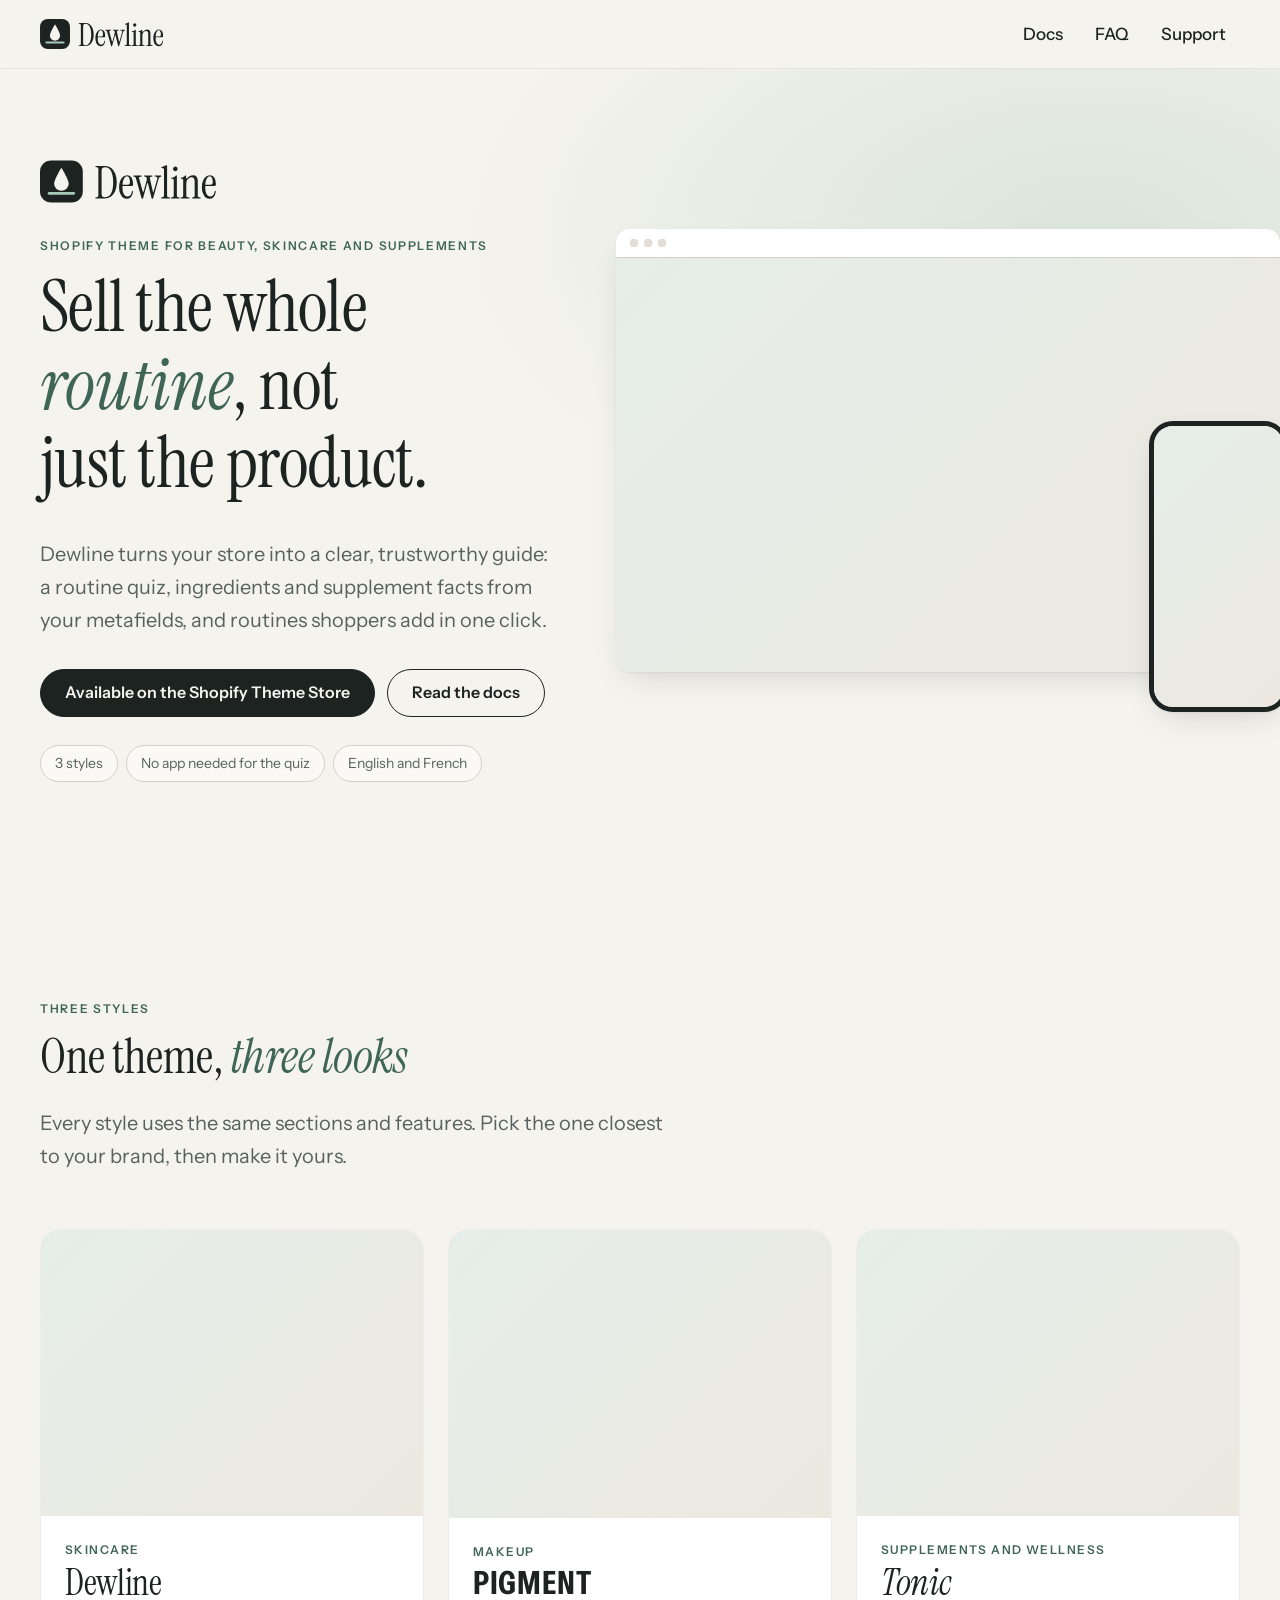
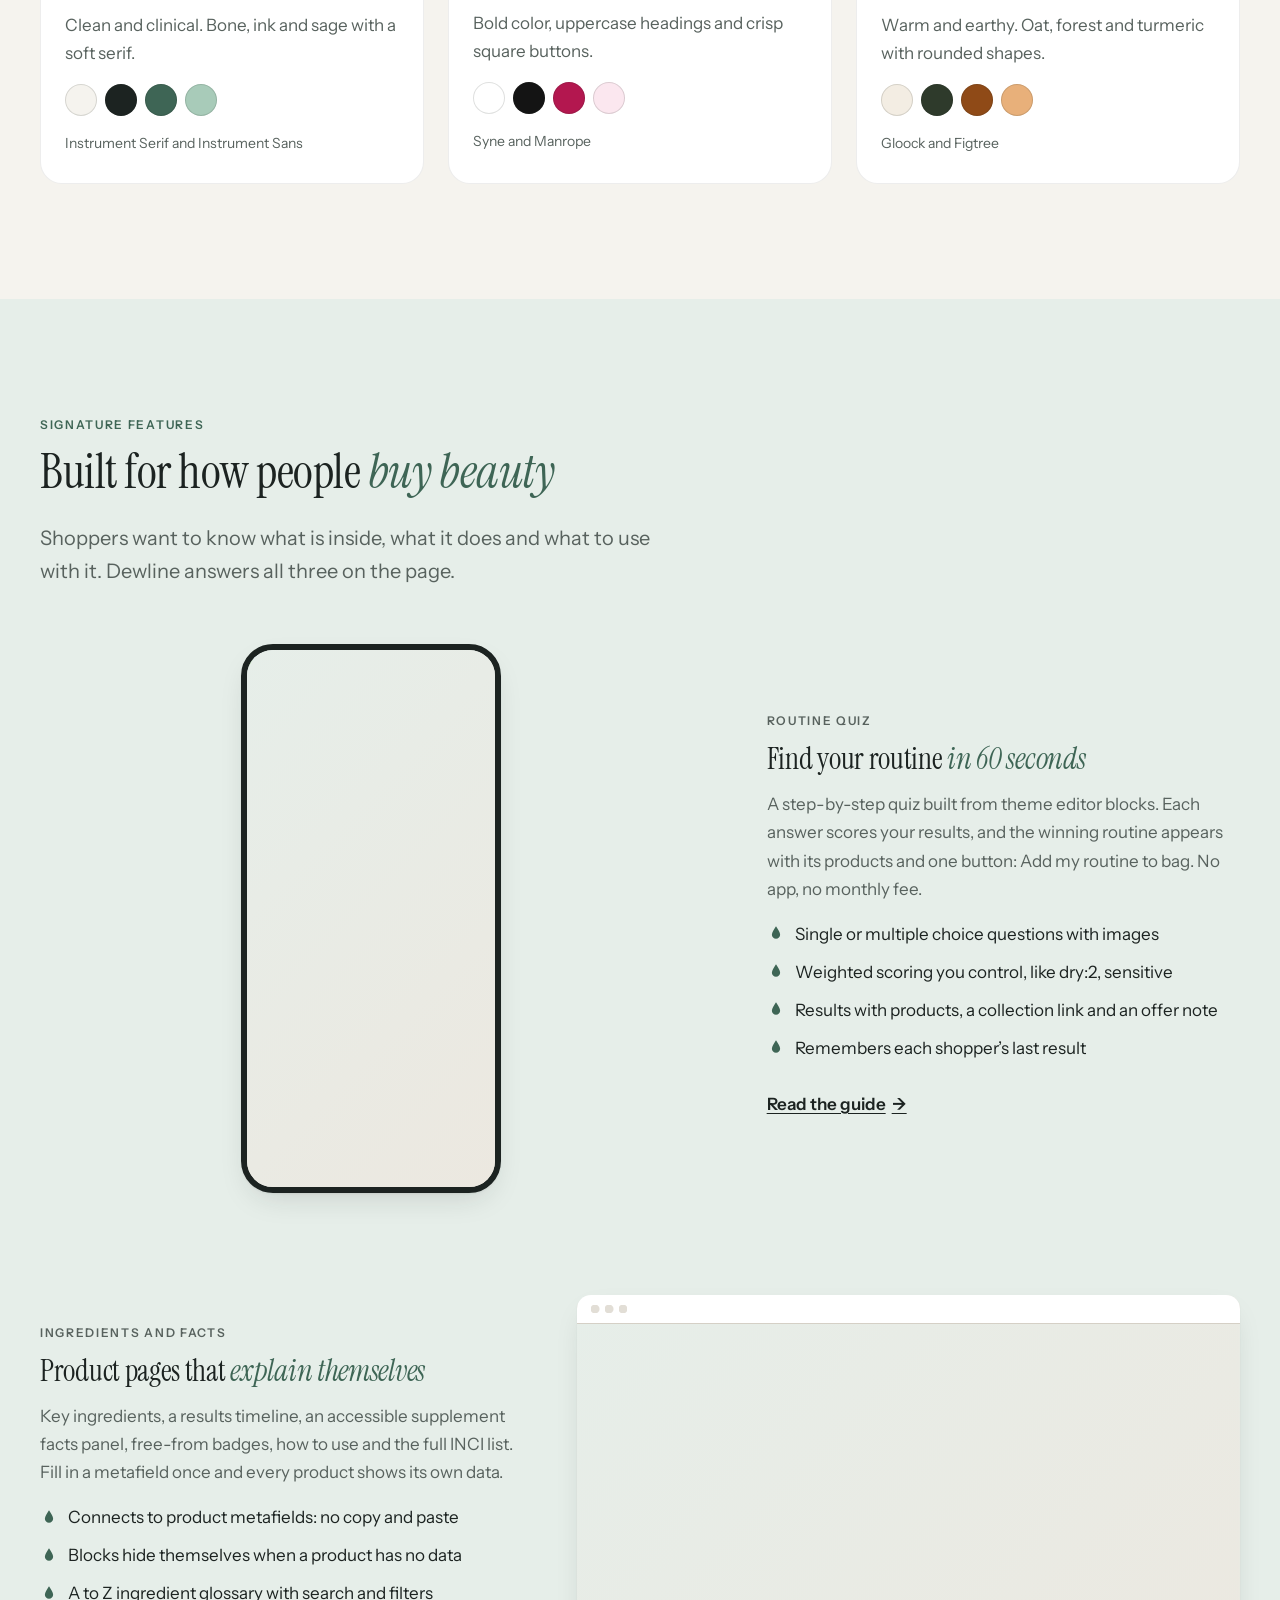
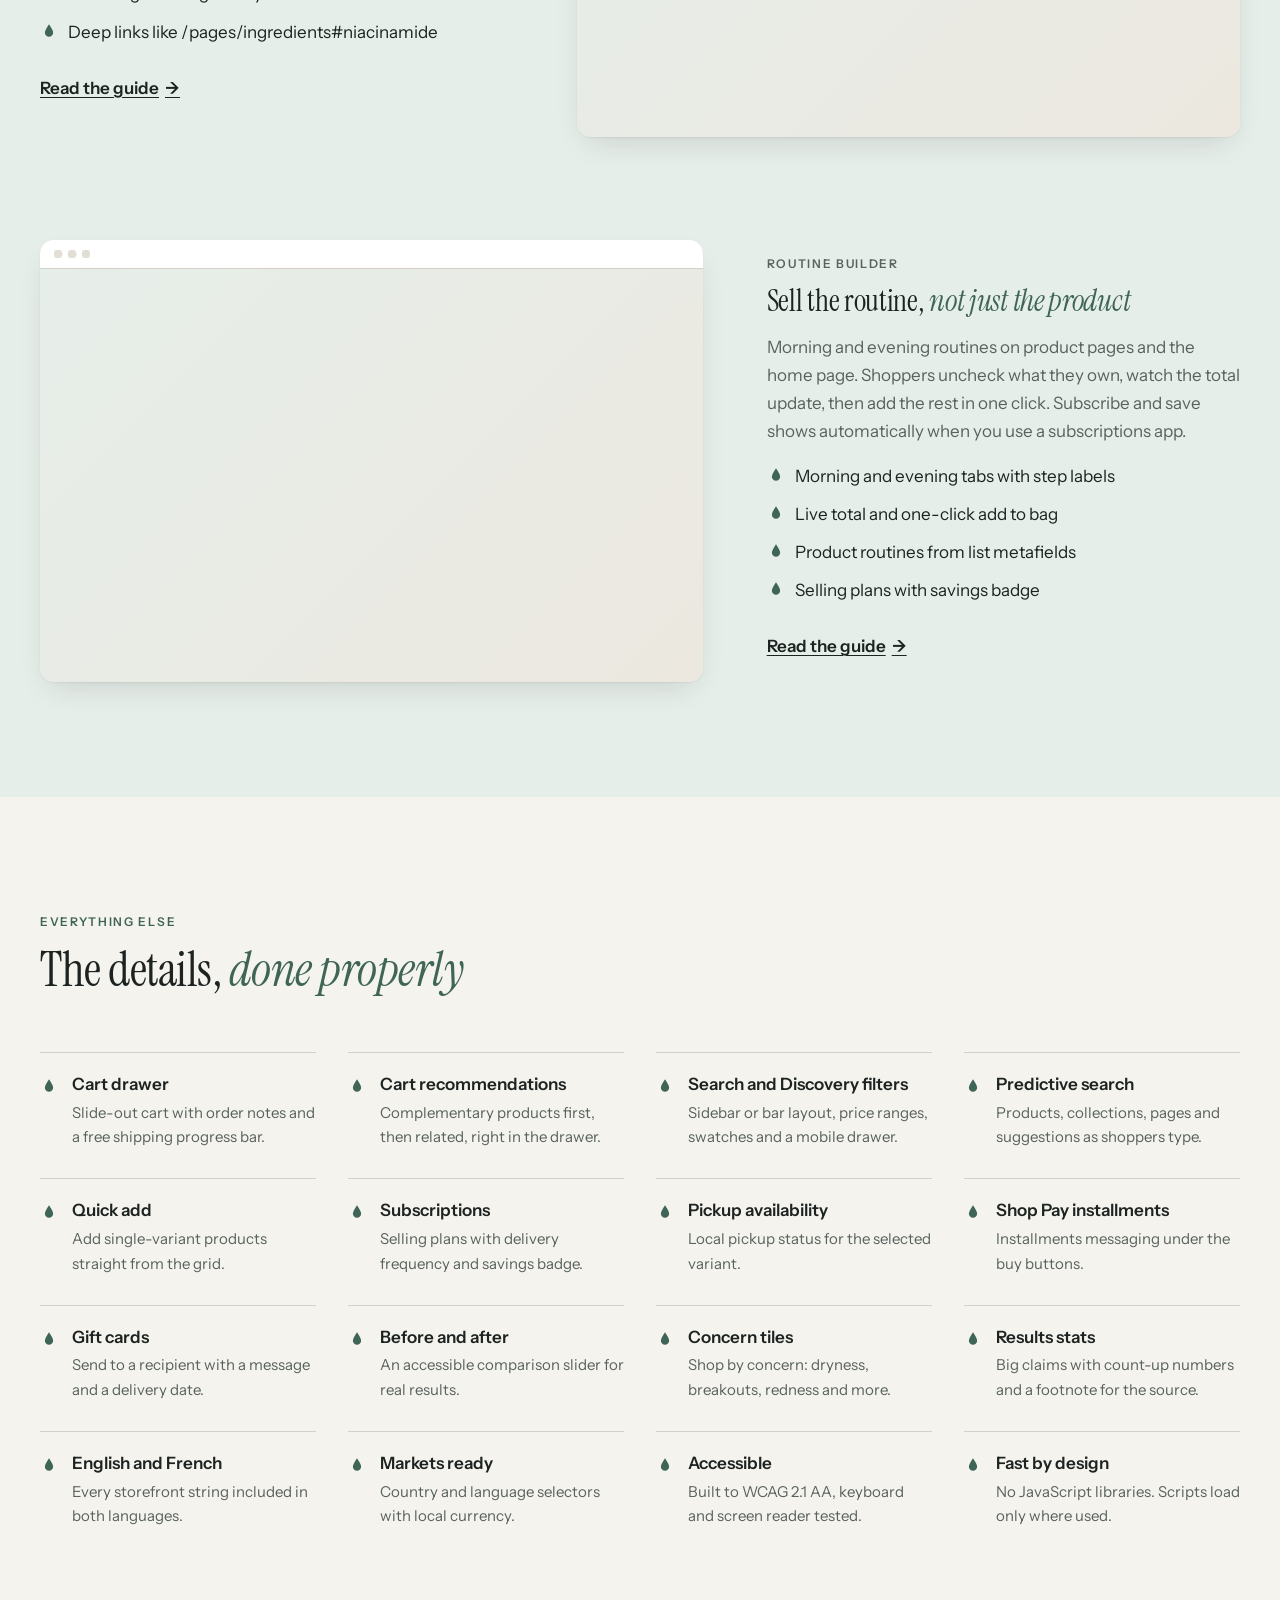
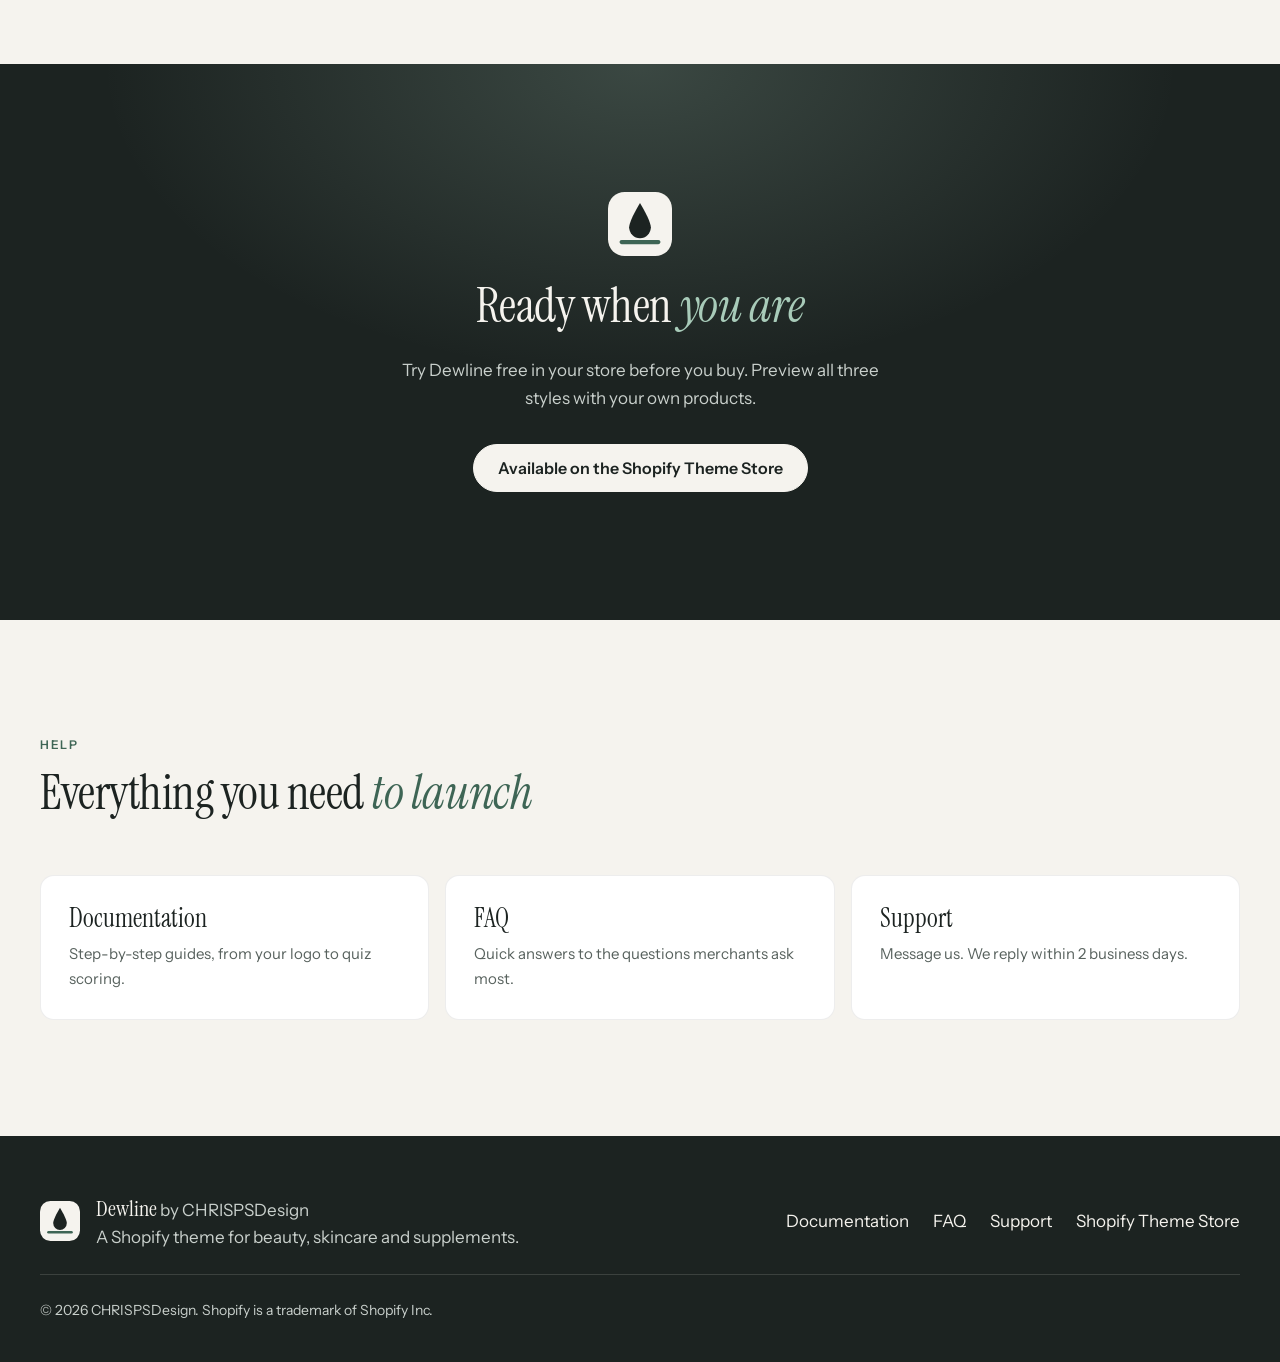
==== index.html @ ba1db784 "Dewline docs, support and demo images Co-Authored-By: Claude Opus 5.5 <noreply@anthropic.com>" ====
<!doctype html>
<html lang="en">
<head>
<meta charset="utf-8">
<meta name="viewport" content="width=device-width, initial-scale=1">
<title>Dewline | Shopify theme for beauty, skincare and supplements</title>
<meta name="description" content="Dewline is a Shopify theme for beauty, skincare and supplements stores, with a routine quiz, ingredient and supplement facts, and a routine builder.">
<meta name="theme-color" content="#F5F3EE">
<link rel="icon" href="assets/dewline-mark.svg" type="image/svg+xml">
<link rel="preload" href="assets/fonts/instrument-serif.ttf" as="font" type="font/ttf" crossorigin>
<link rel="stylesheet" href="assets/site.css">
</head>
<body class="page-home">
<a class="skip" href="#main">Skip to content</a>
<header class="site-header">
  <div class="wrap site-header__bar">
    <a class="brand" href="index.html"><img src="assets/dewline-lockup.svg" width="126" height="32" alt="Dewline home"></a>
    <nav aria-label="Main"><ul class="site-nav"><li><a href="docs/index.html">Docs</a></li><li><a href="faq.html">FAQ</a></li><li><a href="support.html">Support</a></li></ul></nav>
  </div>
</header>
<main id="main" tabindex="-1">
<section class="hero">
  <div class="wrap hero__grid">
    <div class="hero__copy">
      <img class="hero__logo" src="assets/dewline-lockup.svg" width="236" height="60" alt="Dewline">
      <p class="eyebrow">Shopify theme for beauty, skincare and supplements</p>
      <h1>Sell the whole <em>routine</em>, not just the product.</h1>
      <p class="lede">Dewline turns your store into a clear, trustworthy guide: a routine quiz, ingredients and supplement facts from your metafields, and routines shoppers add in one click.</p>
      <div class="actions">
        <!-- TODO: link to the Dewline listing once it is live on the Shopify Theme Store. -->
        <a class="btn" href="https://themes.shopify.com/">Available on the Shopify Theme Store</a>
        <a class="btn btn--ghost" href="docs/index.html">Read the docs</a>
      </div>
      <ul class="hero__facts" aria-label="At a glance">
        <li>3 styles</li><li>No app needed for the quiz</li><li>English and French</li>
      </ul>
    </div>
    <div class="hero__media">
      <figure class="shot shot--browser"><img src="assets/screens/home-desktop.png" alt="Dewline home page on desktop" width="1440" height="900" loading="lazy" decoding="async"></figure>
      <figure class="shot shot--phone hero__phone"><img src="assets/screens/home-mobile.png" alt="Dewline home page on a phone" width="390" height="844" loading="lazy" decoding="async"></figure>
    </div>
  </div>
</section>

<section class="section" aria-labelledby="styles-h">
  <div class="wrap">
    <div class="section__head">
      <p class="eyebrow">Three styles</p>
      <h2 id="styles-h">One theme, <em>three looks</em></h2>
      <p class="lede">Every style uses the same sections and features. Pick the one closest to your brand, then make it yours.</p>
    </div>
    <ul class="styles"><li class="style style--dewline">
      <figure class="shot shot--card"><img src="assets/screens/style-dewline.png" alt="Dewline style home page" width="1200" height="900" loading="lazy" decoding="async"></figure>
      <div class="style__body">
        <p class="style__for">Skincare</p>
        <h3 class="style__name">Dewline</h3>
        <p>Clean and clinical. Bone, ink and sage with a soft serif.</p>
        <ul class="swatches" aria-label="Dewline colors"><li style="--c:#F5F3EE"><span class="sr">#F5F3EE</span></li><li style="--c:#1C2321"><span class="sr">#1C2321</span></li><li style="--c:#3E6555"><span class="sr">#3E6555</span></li><li style="--c:#A8CBB9"><span class="sr">#A8CBB9</span></li></ul>
        <p class="style__fonts">Instrument Serif and Instrument Sans</p>
      </div>
    </li><li class="style style--pigment">
      <figure class="shot shot--card"><img src="assets/screens/style-pigment.png" alt="Pigment style home page" width="1200" height="900" loading="lazy" decoding="async"></figure>
      <div class="style__body">
        <p class="style__for">Makeup</p>
        <h3 class="style__name">Pigment</h3>
        <p>Bold color, uppercase headings and crisp square buttons.</p>
        <ul class="swatches" aria-label="Pigment colors"><li style="--c:#FFFFFF"><span class="sr">#FFFFFF</span></li><li style="--c:#141414"><span class="sr">#141414</span></li><li style="--c:#B3174F"><span class="sr">#B3174F</span></li><li style="--c:#FBE7EF"><span class="sr">#FBE7EF</span></li></ul>
        <p class="style__fonts">Syne and Manrope</p>
      </div>
    </li><li class="style style--tonic">
      <figure class="shot shot--card"><img src="assets/screens/style-tonic.png" alt="Tonic style home page" width="1200" height="900" loading="lazy" decoding="async"></figure>
      <div class="style__body">
        <p class="style__for">Supplements and wellness</p>
        <h3 class="style__name">Tonic</h3>
        <p>Warm and earthy. Oat, forest and turmeric with rounded shapes.</p>
        <ul class="swatches" aria-label="Tonic colors"><li style="--c:#F3EDE3"><span class="sr">#F3EDE3</span></li><li style="--c:#2E3A2B"><span class="sr">#2E3A2B</span></li><li style="--c:#8F4A17"><span class="sr">#8F4A17</span></li><li style="--c:#E8B07A"><span class="sr">#E8B07A</span></li></ul>
        <p class="style__fonts">Gloock and Figtree</p>
      </div>
    </li></ul>
  </div>
</section>

<section class="section section--mist" aria-labelledby="sig-h">
  <div class="wrap">
    <div class="section__head">
      <p class="eyebrow">Signature features</p>
      <h2 id="sig-h">Built for how people <em>buy beauty</em></h2>
      <p class="lede">Shoppers want to know what is inside, what it does and what to use with it. Dewline answers all three on the page.</p>
    </div>
    <div class="features"><article class="feature">
      <div class="feature__media"><figure class="shot shot--phone"><img src="assets/screens/quiz-mobile.png" alt="Routine quiz result on a phone" width="390" height="844" loading="lazy" decoding="async"></figure></div>
      <div class="feature__body">
        <p class="eyebrow">Routine quiz</p>
        <h3>Find your routine <em>in 60 seconds</em></h3>
        <p>A step-by-step quiz built from theme editor blocks. Each answer scores your results, and the winning routine appears with its products and one button: Add my routine to bag. No app, no monthly fee.</p>
        <ul class="ticks"><li><svg class="drop" viewBox="0 0 24 24" aria-hidden="true" focusable="false"><path d="M12 3c3 5 5.5 8.6 5.5 11.2a5.5 5.5 0 0 1-11 0C6.5 11.6 9 8 12 3Z"/></svg>Single or multiple choice questions with images</li><li><svg class="drop" viewBox="0 0 24 24" aria-hidden="true" focusable="false"><path d="M12 3c3 5 5.5 8.6 5.5 11.2a5.5 5.5 0 0 1-11 0C6.5 11.6 9 8 12 3Z"/></svg>Weighted scoring you control, like dry:2, sensitive</li><li><svg class="drop" viewBox="0 0 24 24" aria-hidden="true" focusable="false"><path d="M12 3c3 5 5.5 8.6 5.5 11.2a5.5 5.5 0 0 1-11 0C6.5 11.6 9 8 12 3Z"/></svg>Results with products, a collection link and an offer note</li><li><svg class="drop" viewBox="0 0 24 24" aria-hidden="true" focusable="false"><path d="M12 3c3 5 5.5 8.6 5.5 11.2a5.5 5.5 0 0 1-11 0C6.5 11.6 9 8 12 3Z"/></svg>Remembers each shopper’s last result</li></ul>
        <a class="link-arrow" href="docs/routine-quiz.html">Read the guide<span class="sr"> for routine quiz</span></a>
      </div>
    </article><article class="feature feature--flip">
      <div class="feature__media"><figure class="shot shot--browser"><img src="assets/screens/product-desktop.png" alt="Product page with key ingredients and results timeline" width="1440" height="900" loading="lazy" decoding="async"></figure></div>
      <div class="feature__body">
        <p class="eyebrow">Ingredients and facts</p>
        <h3>Product pages that <em>explain themselves</em></h3>
        <p>Key ingredients, a results timeline, an accessible supplement facts panel, free-from badges, how to use and the full INCI list. Fill in a metafield once and every product shows its own data.</p>
        <ul class="ticks"><li><svg class="drop" viewBox="0 0 24 24" aria-hidden="true" focusable="false"><path d="M12 3c3 5 5.5 8.6 5.5 11.2a5.5 5.5 0 0 1-11 0C6.5 11.6 9 8 12 3Z"/></svg>Connects to product metafields: no copy and paste</li><li><svg class="drop" viewBox="0 0 24 24" aria-hidden="true" focusable="false"><path d="M12 3c3 5 5.5 8.6 5.5 11.2a5.5 5.5 0 0 1-11 0C6.5 11.6 9 8 12 3Z"/></svg>Blocks hide themselves when a product has no data</li><li><svg class="drop" viewBox="0 0 24 24" aria-hidden="true" focusable="false"><path d="M12 3c3 5 5.5 8.6 5.5 11.2a5.5 5.5 0 0 1-11 0C6.5 11.6 9 8 12 3Z"/></svg>A to Z ingredient glossary with search and filters</li><li><svg class="drop" viewBox="0 0 24 24" aria-hidden="true" focusable="false"><path d="M12 3c3 5 5.5 8.6 5.5 11.2a5.5 5.5 0 0 1-11 0C6.5 11.6 9 8 12 3Z"/></svg>Deep links like /pages/ingredients#niacinamide</li></ul>
        <a class="link-arrow" href="docs/product-data.html">Read the guide<span class="sr"> for ingredients and facts</span></a>
      </div>
    </article><article class="feature">
      <div class="feature__media"><figure class="shot shot--browser"><img src="assets/screens/routine-desktop.png" alt="Home page routine builder with morning and evening tabs" width="1440" height="900" loading="lazy" decoding="async"></figure></div>
      <div class="feature__body">
        <p class="eyebrow">Routine builder</p>
        <h3>Sell the routine, <em>not just the product</em></h3>
        <p>Morning and evening routines on product pages and the home page. Shoppers uncheck what they own, watch the total update, then add the rest in one click. Subscribe and save shows automatically when you use a subscriptions app.</p>
        <ul class="ticks"><li><svg class="drop" viewBox="0 0 24 24" aria-hidden="true" focusable="false"><path d="M12 3c3 5 5.5 8.6 5.5 11.2a5.5 5.5 0 0 1-11 0C6.5 11.6 9 8 12 3Z"/></svg>Morning and evening tabs with step labels</li><li><svg class="drop" viewBox="0 0 24 24" aria-hidden="true" focusable="false"><path d="M12 3c3 5 5.5 8.6 5.5 11.2a5.5 5.5 0 0 1-11 0C6.5 11.6 9 8 12 3Z"/></svg>Live total and one-click add to bag</li><li><svg class="drop" viewBox="0 0 24 24" aria-hidden="true" focusable="false"><path d="M12 3c3 5 5.5 8.6 5.5 11.2a5.5 5.5 0 0 1-11 0C6.5 11.6 9 8 12 3Z"/></svg>Product routines from list metafields</li><li><svg class="drop" viewBox="0 0 24 24" aria-hidden="true" focusable="false"><path d="M12 3c3 5 5.5 8.6 5.5 11.2a5.5 5.5 0 0 1-11 0C6.5 11.6 9 8 12 3Z"/></svg>Selling plans with savings badge</li></ul>
        <a class="link-arrow" href="docs/routines.html">Read the guide<span class="sr"> for routine builder</span></a>
      </div>
    </article></div>
  </div>
</section>

<section class="section" aria-labelledby="all-h">
  <div class="wrap">
    <div class="section__head">
      <p class="eyebrow">Everything else</p>
      <h2 id="all-h">The details, <em>done properly</em></h2>
    </div>
    <ul class="feature-list"><li><svg class="drop" viewBox="0 0 24 24" aria-hidden="true" focusable="false"><path d="M12 3c3 5 5.5 8.6 5.5 11.2a5.5 5.5 0 0 1-11 0C6.5 11.6 9 8 12 3Z"/></svg><div><h3>Cart drawer</h3><p>Slide-out cart with order notes and a free shipping progress bar.</p></div></li><li><svg class="drop" viewBox="0 0 24 24" aria-hidden="true" focusable="false"><path d="M12 3c3 5 5.5 8.6 5.5 11.2a5.5 5.5 0 0 1-11 0C6.5 11.6 9 8 12 3Z"/></svg><div><h3>Cart recommendations</h3><p>Complementary products first, then related, right in the drawer.</p></div></li><li><svg class="drop" viewBox="0 0 24 24" aria-hidden="true" focusable="false"><path d="M12 3c3 5 5.5 8.6 5.5 11.2a5.5 5.5 0 0 1-11 0C6.5 11.6 9 8 12 3Z"/></svg><div><h3>Search and Discovery filters</h3><p>Sidebar or bar layout, price ranges, swatches and a mobile drawer.</p></div></li><li><svg class="drop" viewBox="0 0 24 24" aria-hidden="true" focusable="false"><path d="M12 3c3 5 5.5 8.6 5.5 11.2a5.5 5.5 0 0 1-11 0C6.5 11.6 9 8 12 3Z"/></svg><div><h3>Predictive search</h3><p>Products, collections, pages and suggestions as shoppers type.</p></div></li><li><svg class="drop" viewBox="0 0 24 24" aria-hidden="true" focusable="false"><path d="M12 3c3 5 5.5 8.6 5.5 11.2a5.5 5.5 0 0 1-11 0C6.5 11.6 9 8 12 3Z"/></svg><div><h3>Quick add</h3><p>Add single-variant products straight from the grid.</p></div></li><li><svg class="drop" viewBox="0 0 24 24" aria-hidden="true" focusable="false"><path d="M12 3c3 5 5.5 8.6 5.5 11.2a5.5 5.5 0 0 1-11 0C6.5 11.6 9 8 12 3Z"/></svg><div><h3>Subscriptions</h3><p>Selling plans with delivery frequency and savings badge.</p></div></li><li><svg class="drop" viewBox="0 0 24 24" aria-hidden="true" focusable="false"><path d="M12 3c3 5 5.5 8.6 5.5 11.2a5.5 5.5 0 0 1-11 0C6.5 11.6 9 8 12 3Z"/></svg><div><h3>Pickup availability</h3><p>Local pickup status for the selected variant.</p></div></li><li><svg class="drop" viewBox="0 0 24 24" aria-hidden="true" focusable="false"><path d="M12 3c3 5 5.5 8.6 5.5 11.2a5.5 5.5 0 0 1-11 0C6.5 11.6 9 8 12 3Z"/></svg><div><h3>Shop Pay installments</h3><p>Installments messaging under the buy buttons.</p></div></li><li><svg class="drop" viewBox="0 0 24 24" aria-hidden="true" focusable="false"><path d="M12 3c3 5 5.5 8.6 5.5 11.2a5.5 5.5 0 0 1-11 0C6.5 11.6 9 8 12 3Z"/></svg><div><h3>Gift cards</h3><p>Send to a recipient with a message and a delivery date.</p></div></li><li><svg class="drop" viewBox="0 0 24 24" aria-hidden="true" focusable="false"><path d="M12 3c3 5 5.5 8.6 5.5 11.2a5.5 5.5 0 0 1-11 0C6.5 11.6 9 8 12 3Z"/></svg><div><h3>Before and after</h3><p>An accessible comparison slider for real results.</p></div></li><li><svg class="drop" viewBox="0 0 24 24" aria-hidden="true" focusable="false"><path d="M12 3c3 5 5.5 8.6 5.5 11.2a5.5 5.5 0 0 1-11 0C6.5 11.6 9 8 12 3Z"/></svg><div><h3>Concern tiles</h3><p>Shop by concern: dryness, breakouts, redness and more.</p></div></li><li><svg class="drop" viewBox="0 0 24 24" aria-hidden="true" focusable="false"><path d="M12 3c3 5 5.5 8.6 5.5 11.2a5.5 5.5 0 0 1-11 0C6.5 11.6 9 8 12 3Z"/></svg><div><h3>Results stats</h3><p>Big claims with count-up numbers and a footnote for the source.</p></div></li><li><svg class="drop" viewBox="0 0 24 24" aria-hidden="true" focusable="false"><path d="M12 3c3 5 5.5 8.6 5.5 11.2a5.5 5.5 0 0 1-11 0C6.5 11.6 9 8 12 3Z"/></svg><div><h3>English and French</h3><p>Every storefront string included in both languages.</p></div></li><li><svg class="drop" viewBox="0 0 24 24" aria-hidden="true" focusable="false"><path d="M12 3c3 5 5.5 8.6 5.5 11.2a5.5 5.5 0 0 1-11 0C6.5 11.6 9 8 12 3Z"/></svg><div><h3>Markets ready</h3><p>Country and language selectors with local currency.</p></div></li><li><svg class="drop" viewBox="0 0 24 24" aria-hidden="true" focusable="false"><path d="M12 3c3 5 5.5 8.6 5.5 11.2a5.5 5.5 0 0 1-11 0C6.5 11.6 9 8 12 3Z"/></svg><div><h3>Accessible</h3><p>Built to WCAG 2.1 AA, keyboard and screen reader tested.</p></div></li><li><svg class="drop" viewBox="0 0 24 24" aria-hidden="true" focusable="false"><path d="M12 3c3 5 5.5 8.6 5.5 11.2a5.5 5.5 0 0 1-11 0C6.5 11.6 9 8 12 3Z"/></svg><div><h3>Fast by design</h3><p>No JavaScript libraries. Scripts load only where used.</p></div></li></ul>
  </div>
</section>

<section class="cta" aria-labelledby="cta-h">
  <div class="wrap cta__inner">
    <img src="assets/dewline-mark-light.svg" width="64" height="64" alt="">
    <h2 id="cta-h">Ready when <em>you are</em></h2>
    <p>Try Dewline free in your store before you buy. Preview all three styles with your own products.</p>
    <!-- TODO: link to the Dewline listing once it is live on the Shopify Theme Store. -->
    <a class="btn btn--light" href="https://themes.shopify.com/">Available on the Shopify Theme Store</a>
  </div>
</section>

<section class="section" aria-labelledby="help-h">
  <div class="wrap">
    <div class="section__head">
      <p class="eyebrow">Help</p>
      <h2 id="help-h">Everything you need <em>to launch</em></h2>
    </div>
    <ul class="help">
      <li><a class="card" href="docs/index.html"><span class="card__title">Documentation</span><span class="card__text">Step-by-step guides, from your logo to quiz scoring.</span></a></li>
      <li><a class="card" href="faq.html"><span class="card__title">FAQ</span><span class="card__text">Quick answers to the questions merchants ask most.</span></a></li>
      <li><a class="card" href="support.html"><span class="card__title">Support</span><span class="card__text">Message us. We reply within 2 business days.</span></a></li>
    </ul>
  </div>
</section>
</main>
<footer class="site-footer">
  <div class="wrap site-footer__inner">
    <div class="site-footer__brand">
      <img src="assets/dewline-mark-light.svg" width="40" height="40" alt="">
      <p><strong>Dewline</strong> by CHRISPSDesign<br><span>A Shopify theme for beauty, skincare and supplements.</span></p>
    </div>
    <nav aria-label="Footer"><ul class="site-footer__links">
      <li><a href="docs/index.html">Documentation</a></li>
      <li><a href="faq.html">FAQ</a></li>
      <li><a href="support.html">Support</a></li>
      <li><a href="https://themes.shopify.com/">Shopify Theme Store</a></li>
    </ul></nav>
    <p class="site-footer__legal">© 2026 CHRISPSDesign. Shopify is a trademark of Shopify Inc.</p>
  </div>
</footer>

</body>
</html>
---- assets/site.css ----
@font-face { font-family: 'Instrument Serif'; src: url('fonts/instrument-serif.ttf') format('truetype'); font-weight: 400; font-style: normal; font-display: swap; }
@font-face { font-family: 'Instrument Serif'; src: url('fonts/instrument-serif-italic.ttf') format('truetype'); font-weight: 400; font-style: italic; font-display: swap; }
@font-face { font-family: 'Instrument Sans'; src: url('fonts/instrument-sans.ttf') format('truetype'); font-weight: 400 700; font-stretch: 75% 100%; font-style: normal; font-display: swap; }

:root {
  --ink: #1C2321; --bone: #F5F3EE; --sage: #3E6555; --mist: #E6EEE9; --dew: #A8CBB9;
  --surface: #ECE8E0; --muted: #58625E; --line: #D5D0C6; --white: #FFFFFF;
  --serif: 'Instrument Serif', Georgia, 'Times New Roman', serif;
  --sans: 'Instrument Sans', system-ui, -apple-system, 'Segoe UI', sans-serif;
  --wrap: 1200px; --gutter: clamp(16px, 4vw, 40px);
  --r: 14px; --r-lg: 22px;
  --shadow: 0 1px 2px rgb(28 35 33 / .06), 0 12px 32px -12px rgb(28 35 33 / .18);
}
*, *::before, *::after { box-sizing: border-box; }
html { -webkit-text-size-adjust: 100%; scroll-padding-top: 88px; }
body { margin: 0; background: var(--bone); color: var(--ink); font: 400 1.0625rem/1.65 var(--sans); -webkit-font-smoothing: antialiased; overflow-x: clip; }
img { max-width: 100%; height: auto; display: block; }
a { color: var(--sage); text-underline-offset: .2em; text-decoration-thickness: 1px; }
a:hover { color: var(--ink); }
:focus-visible { outline: 2px solid var(--sage); outline-offset: 3px; border-radius: 4px; }
main:focus { outline: none; }
h1, h2, h3 { font-family: var(--serif); font-weight: 400; line-height: 1.08; letter-spacing: -.01em; margin: 0 0 .5em; text-wrap: balance; }
h1 { font-size: clamp(2.5rem, 6vw, 4.5rem); }
h2 { font-size: clamp(2rem, 4vw, 3rem); }
h3 { font-size: clamp(1.5rem, 2.4vw, 1.875rem); }
h1 em, h2 em, h3 em { color: var(--sage); }
p { margin: 0 0 1em; }
[hidden] { display: none !important; }
.sr { position: absolute; width: 1px; height: 1px; overflow: hidden; clip: rect(0 0 0 0); white-space: nowrap; }
.wrap { width: 100%; max-width: calc(var(--wrap) + 2 * var(--gutter)); margin: 0 auto; padding: 0 var(--gutter); }
.skip { position: absolute; left: 16px; top: -100px; z-index: 10; padding: 10px 16px; background: var(--ink); color: var(--bone); border-radius: 999px; }
.skip:focus { top: 12px; color: var(--bone); }
.eyebrow { margin: 0 0 12px; font-size: .75rem; font-weight: 600; letter-spacing: .14em; text-transform: uppercase; color: var(--sage); }
.lede { font-size: clamp(1.0625rem, 1.6vw, 1.25rem); color: var(--muted); max-width: 40rem; }
.lede p:last-child { margin-bottom: 0; }

/* buttons */
.btn { display: inline-flex; align-items: center; justify-content: center; gap: 8px; min-height: 48px; padding: 12px 24px; border: 1.5px solid var(--ink); border-radius: 999px; background: var(--ink); color: var(--bone); font: 600 1rem/1.2 var(--sans); text-decoration: none; text-align: center; cursor: pointer; transition: background-color .2s, color .2s, border-color .2s; }
.btn:hover { background: var(--sage); border-color: var(--sage); color: var(--white); }
.btn--ghost { background: transparent; color: var(--ink); }
.btn--ghost:hover { background: var(--ink); border-color: var(--ink); color: var(--bone); }
.btn--light { background: var(--bone); border-color: var(--bone); color: var(--ink); }
.btn--light:hover { background: var(--dew); border-color: var(--dew); color: var(--ink); }
.link-arrow { display: inline-flex; align-items: center; gap: 6px; min-height: 44px; font-weight: 600; color: var(--ink); }
.link-arrow::after { content: '\2192'; transition: transform .2s; }
.link-arrow:hover::after { transform: translateX(3px); }

/* header + footer */
.site-header { position: sticky; top: 0; z-index: 5; background: rgb(245 243 238 / .92); backdrop-filter: saturate(1.2) blur(10px); border-bottom: 1px solid rgb(28 35 33 / .08); }
.site-header__bar { display: flex; align-items: center; justify-content: space-between; gap: 16px; min-height: 68px; }
.brand { display: inline-flex; padding: 6px 0; }
.site-nav { display: flex; gap: 4px; margin: 0; padding: 0; list-style: none; }
.site-nav a { display: inline-flex; align-items: center; min-height: 44px; padding: 0 14px; border-radius: 999px; color: var(--ink); font-weight: 500; text-decoration: none; }
.site-nav a:hover { background: var(--surface); }
.site-nav a[aria-current='page'] { background: var(--ink); color: var(--bone); }
.site-footer { margin-top: 0; background: var(--ink); color: #C9D0CC; }
.site-footer__inner { display: grid; gap: 24px; padding-top: 56px; padding-bottom: 40px; }
.site-footer__brand { display: flex; gap: 16px; align-items: center; }
.site-footer__brand p { margin: 0; line-height: 1.5; }
.site-footer__brand strong { color: var(--bone); font-family: var(--serif); font-size: 1.375rem; font-weight: 400; }
.site-footer__links { display: flex; flex-wrap: wrap; gap: 4px 24px; margin: 0; padding: 0; list-style: none; }
.site-footer__links a { display: inline-flex; align-items: center; min-height: 44px; color: var(--bone); text-decoration: none; }
.site-footer__links a:hover { color: var(--dew); text-decoration: underline; }
.site-footer__legal { margin: 0; padding-top: 24px; border-top: 1px solid rgb(245 243 238 / .14); font-size: .875rem; }
@media (min-width: 800px) {
  .site-footer__inner { grid-template-columns: 1fr auto; align-items: center; }
  .site-footer__legal { grid-column: 1 / -1; }
}

/* screenshots: a soft frame that still looks intentional while the image file is missing */
.shot { position: relative; margin: 0; overflow: hidden; border-radius: var(--r); background: linear-gradient(135deg, var(--mist), var(--surface)); box-shadow: var(--shadow); }
.shot img { width: 100%; height: auto; color: transparent; font-size: 0; }
.shot img::after { content: ''; position: absolute; inset: 0; background: linear-gradient(135deg, var(--mist), var(--surface)) center / cover; }
.shot img::before { content: ''; }
.shot--browser { padding-top: 28px; background-color: var(--white); }
.shot--browser::before { content: ''; position: absolute; top: 0; left: 0; right: 0; height: 28px; background: var(--white); box-shadow: 0 1px 0 var(--line); z-index: 1; }
.shot--browser::after { content: ''; position: absolute; top: 10px; left: 14px; width: 36px; height: 8px; background: radial-gradient(circle at 4px 4px, #E2DED6 4px, transparent 5px) 0 0 / 14px 8px repeat-x; z-index: 1; }
.shot--phone { border-radius: 32px; border: 6px solid var(--ink); }

/* hero */
.hero { padding: clamp(40px, 7vw, 96px) 0 clamp(56px, 8vw, 112px); background: radial-gradient(70% 60% at 85% 20%, rgb(168 203 185 / .35), transparent 70%), var(--bone); }
.hero__grid { display: grid; gap: 56px; align-items: center; }
.hero__logo { width: 180px; margin-bottom: 32px; }
.hero h1 { max-width: 13ch; }
.actions { display: flex; flex-wrap: wrap; gap: 12px; margin: 32px 0 28px; }
.hero__facts { display: flex; flex-wrap: wrap; gap: 8px; margin: 0; padding: 0; list-style: none; }
.hero__facts li { padding: 6px 14px; border: 1px solid var(--line); border-radius: 999px; font-size: .875rem; color: var(--muted); background: rgb(255 255 255 / .5); }
.hero__media { position: relative; padding-bottom: 40px; }
.hero__phone { position: absolute; right: -8px; bottom: 0; width: 21%; min-width: 88px; border-width: 5px; border-radius: 24px; }
@media (min-width: 1000px) {
  .hero__grid { grid-template-columns: minmax(0, 5fr) minmax(0, 6fr); }
  .hero__media { margin-right: calc(-1 * min(var(--gutter), 40px)); }
}

/* sections */
.section { padding: clamp(64px, 9vw, 120px) 0; }
.section-tight { padding-top: 48px; padding-bottom: clamp(64px, 8vw, 104px); }
.section--mist { background: var(--mist); }
.section__head { max-width: 44rem; margin-bottom: clamp(32px, 5vw, 56px); }

/* styles */
.styles { display: grid; gap: 24px; margin: 0; padding: 0; list-style: none; }
.style { display: grid; overflow: hidden; border-radius: var(--r-lg); background: var(--white); border: 1px solid rgb(28 35 33 / .08); }
.style .shot { border-radius: 0; box-shadow: none; }
.style__body { padding: 24px 24px 28px; }
.style__body p { color: var(--muted); }
.style__for { margin: 0 0 4px; font-size: .75rem; font-weight: 600; letter-spacing: .12em; text-transform: uppercase; color: var(--sage) !important; }
.style__name { margin: 0 0 8px; font-size: 2.25rem; }
.style--pigment .style__name { font-family: var(--sans); font-weight: 700; font-stretch: 80%; text-transform: uppercase; letter-spacing: .02em; font-size: 2rem; }
.style--tonic .style__name { font-style: italic; }
.style__fonts { margin: 0; font-size: .875rem; }
.swatches { display: flex; gap: 8px; margin: 16px 0; padding: 0; list-style: none; }
.swatches li { width: 32px; height: 32px; border-radius: 50%; background: var(--c); box-shadow: inset 0 0 0 1px rgb(28 35 33 / .14); }
@media (min-width: 800px) { .styles { grid-template-columns: repeat(3, minmax(0, 1fr)); } }

/* signature features */
.features { display: grid; gap: clamp(56px, 8vw, 104px); }
.feature { display: grid; gap: 32px; align-items: center; }
.feature__body p { color: var(--muted); max-width: 34rem; }
.feature__media { display: flex; justify-content: center; }
.feature__media .shot--phone { width: min(260px, 64%); }
.feature__media .shot--browser { width: 100%; }
.ticks { display: grid; gap: 10px; margin: 0 0 20px; padding: 0; list-style: none; }
.ticks li { display: flex; gap: 10px; align-items: flex-start; }
.drop { flex: none; width: 18px; height: 18px; margin-top: .25em; fill: var(--sage); }
@media (min-width: 900px) {
  .feature { grid-template-columns: minmax(0, 7fr) minmax(0, 5fr); gap: 64px; }
  .feature--flip .feature__media { order: 2; }
  .feature--flip { grid-template-columns: minmax(0, 5fr) minmax(0, 7fr); }
}

/* feature list */
.feature-list { display: grid; gap: 8px 32px; margin: 0; padding: 0; list-style: none; }
.feature-list li { display: flex; gap: 14px; padding: 20px 0; border-top: 1px solid var(--line); }
.feature-list h3 { margin: 0 0 4px; font-family: var(--sans); font-size: 1.0625rem; font-weight: 600; letter-spacing: 0; line-height: 1.4; }
.feature-list p { margin: 0; color: var(--muted); font-size: .9375rem; }
@media (min-width: 640px) { .feature-list { grid-template-columns: repeat(2, minmax(0, 1fr)); } }
@media (min-width: 1000px) { .feature-list { grid-template-columns: repeat(4, minmax(0, 1fr)); } }

/* CTA */
.cta { padding: clamp(72px, 10vw, 128px) 0; background: radial-gradient(60% 80% at 50% 0%, rgb(168 203 185 / .22), transparent 70%), var(--ink); color: #C9D0CC; text-align: center; }
.cta__inner { display: grid; justify-items: center; }
.cta img { margin-bottom: 24px; }
.cta h2 { color: var(--bone); }
.cta h2 em { color: var(--dew); }
.cta p { max-width: 32rem; margin-bottom: 32px; }

/* cards */
.help, .card-grid { display: grid; gap: 16px; margin: 0; padding: 0; list-style: none; }
@media (min-width: 700px) { .help { grid-template-columns: repeat(3, minmax(0, 1fr)); } .card-grid { grid-template-columns: repeat(2, minmax(0, 1fr)); } }
@media (min-width: 1000px) { .card-grid { grid-template-columns: repeat(3, minmax(0, 1fr)); } }
.card { display: grid; align-content: start; gap: 8px; height: 100%; padding: 28px; border-radius: var(--r); background: var(--white); border: 1px solid rgb(28 35 33 / .08); color: var(--ink); text-decoration: none; transition: border-color .2s, transform .2s, box-shadow .2s; }
.card:hover { color: var(--ink); border-color: var(--sage); box-shadow: var(--shadow); transform: translateY(-2px); }
.card__num { font-size: .8125rem; font-weight: 600; color: var(--sage); letter-spacing: .08em; }
.card__title { font-family: var(--serif); font-size: 1.625rem; line-height: 1.15; }
.card__text { color: var(--muted); font-size: .9375rem; }
.help-strip { margin-top: 40px; padding: 20px 24px; border-radius: var(--r); background: var(--mist); }
.help-strip p { margin: 0; }

/* page hero (docs index, FAQ, support) */
.page-hero { padding: clamp(48px, 7vw, 88px) 0 clamp(24px, 3vw, 40px); background: radial-gradient(60% 90% at 90% 0%, rgb(168 203 185 / .3), transparent 70%), var(--bone); }
.page-hero h1 { font-size: clamp(2.5rem, 5.5vw, 4rem); }

/* docs */
.docs { display: grid; gap: 24px; padding-top: 32px; padding-bottom: 96px; }
.docs__menu { border: 1px solid var(--line); border-radius: var(--r); background: var(--white); }
.docs__menu summary { display: flex; align-items: center; justify-content: space-between; min-height: 48px; padding: 0 16px; font-weight: 600; cursor: pointer; }
.docs__list { margin: 0; padding: 4px 8px 12px; list-style: none; counter-reset: doc; }
.docs__list li { counter-increment: doc; }
.docs__list a { display: flex; gap: 10px; align-items: baseline; padding: 9px 10px; border-radius: 8px; color: var(--ink); text-decoration: none; line-height: 1.35; font-size: .9375rem; }
.docs__list a::before { content: counter(doc, decimal-leading-zero); font-size: .75rem; font-weight: 600; color: var(--muted); }
.docs__list a:hover { background: var(--bone); }
.docs__list a[aria-current='page'] { background: var(--mist); color: var(--ink); font-weight: 600; }
.docs__list a[aria-current='page']::before { color: var(--sage); }
.docs__toc { display: none; }
.docs__toc-title { margin: 0 0 10px; font-size: .75rem; font-weight: 600; letter-spacing: .12em; text-transform: uppercase; color: var(--muted); }
.docs__toc ul { margin: 0; padding: 0; list-style: none; border-left: 1px solid var(--line); }
.docs__toc a { display: block; padding: 5px 0 5px 14px; color: var(--muted); text-decoration: none; font-size: .875rem; line-height: 1.4; }
.docs__toc a:hover { color: var(--ink); }
.crumbs { font-size: .875rem; color: var(--muted); }
@media (min-width: 900px) {
  .docs { grid-template-columns: 240px minmax(0, 1fr); gap: 48px; padding-top: 48px; }
  .docs__side { position: sticky; top: 92px; align-self: start; }
  .docs__menu { border: 0; background: none; }
  .docs__menu summary { display: none; }
  .docs__list { padding: 0; }
}
@media (min-width: 1240px) {
  .docs { grid-template-columns: 240px minmax(0, 1fr) 200px; }
  .docs__toc { display: block; position: sticky; top: 92px; align-self: start; }
}

/* prose */
.prose { min-width: 0; max-width: 46rem; }
.prose h1 { font-size: clamp(2.5rem, 5vw, 3.5rem); margin-bottom: .4em; }
.prose h1 + p { font-size: 1.1875rem; color: var(--muted); }
.prose h2 { font-size: clamp(1.75rem, 3vw, 2.25rem); margin-top: 2em; padding-top: .25em; }
.prose h3 { font-family: var(--sans); font-size: 1.1875rem; font-weight: 600; letter-spacing: 0; line-height: 1.35; margin-top: 2em; }
.prose ul, .prose ol { padding-left: 1.4em; margin: 0 0 1.25em; }
.prose li { margin: .35em 0; }
.prose li::marker { color: var(--sage); font-weight: 600; }
.prose ol > li { padding-left: .25em; }
.prose code { padding: .1em .4em; border-radius: 6px; background: var(--surface); font: .875em/1.4 ui-monospace, 'SF Mono', Menlo, Consolas, monospace; overflow-wrap: anywhere; }
.prose pre { margin: 0 0 1.5em; padding: 18px 20px; border-radius: var(--r); background: var(--ink); color: var(--bone); overflow-x: auto; }
.prose pre code { padding: 0; background: none; font-size: .875rem; line-height: 1.7; overflow-wrap: normal; white-space: pre; }
.prose strong { font-weight: 600; }
.table-wrap { margin: 0 0 1.5em; overflow-x: auto; border: 1px solid var(--line); border-radius: var(--r); background: var(--white); }
.prose table { width: 100%; border-collapse: collapse; font-size: .9375rem; line-height: 1.5; }
.prose th, .prose td { padding: 12px 16px; text-align: left; vertical-align: top; border-bottom: 1px solid var(--line); }
.prose th { background: var(--bone); font-weight: 600; white-space: nowrap; }
.prose tr:last-child td { border-bottom: 0; }
.prose td code { white-space: nowrap; overflow-wrap: normal; }
.pager { display: grid; gap: 12px; margin-top: 64px; padding-top: 32px; border-top: 1px solid var(--line); }
.pager__link { display: grid; gap: 2px; padding: 16px 20px; border: 1px solid var(--line); border-radius: var(--r); background: var(--white); color: var(--ink); text-decoration: none; font-family: var(--serif); font-size: 1.375rem; line-height: 1.2; }
.pager__link span { font-family: var(--sans); font-size: .8125rem; font-weight: 600; letter-spacing: .1em; text-transform: uppercase; color: var(--sage); }
.pager__link:hover { border-color: var(--sage); color: var(--ink); }
.pager__link--next { text-align: right; }
@media (min-width: 640px) { .pager { grid-template-columns: 1fr 1fr; } }

/* FAQ */
.faq { display: grid; gap: 40px; }
.faq__toc ol { margin: 0; padding-left: 1.9em; display: grid; gap: 6px; font-size: .9375rem; }
.faq__toc a { color: var(--ink); text-decoration: none; }
.faq__toc a:hover { text-decoration: underline; }
.faq__toc li::marker { color: var(--muted); font-size: .8125rem; }
.faq__item { padding: 32px 0; border-top: 1px solid var(--line); }
.faq__item h2 { font-size: clamp(1.5rem, 2.6vw, 2rem); margin-bottom: .6em; }
.faq__item .prose p:last-child { margin-bottom: 0; }
@media (min-width: 960px) {
  .faq { grid-template-columns: 300px minmax(0, 1fr); gap: 64px; }
  .faq__toc { position: sticky; top: 92px; align-self: start; max-height: calc(100vh - 120px); overflow: auto; }
}

/* support */
.support { display: grid; gap: 40px; }
.form { display: grid; gap: 20px; padding: clamp(24px, 4vw, 40px); border-radius: var(--r-lg); background: var(--white); border: 1px solid rgb(28 35 33 / .08); }
.form__title { font-size: 2rem; margin: 0; }
.form__note { margin: -8px 0 0; color: var(--muted); font-size: .9375rem; }
.field { display: grid; gap: 6px; }
.field label { font-weight: 600; }
.optional { font-weight: 400; color: var(--muted); }
.field__hint { margin: 0; font-size: .875rem; color: var(--muted); }
.field input, .field select, .field textarea { width: 100%; min-height: 48px; padding: 12px 14px; border: 1.5px solid #8E968F; border-radius: 10px; background: var(--white); color: var(--ink); font: inherit; }
.field textarea { resize: vertical; min-height: 160px; }
.field select { appearance: none; padding-right: 40px; background: var(--white) url("data:image/svg+xml,%3Csvg xmlns='http://www.w3.org/2000/svg' width='12' height='8' viewBox='0 0 12 8'%3E%3Cpath d='M1 1l5 5 5-5' stroke='%231C2321' stroke-width='1.6' fill='none'/%3E%3C/svg%3E") no-repeat right 16px center; }
.field input[type='file'] { padding: 10px; }
.field input:focus-visible, .field select:focus-visible, .field textarea:focus-visible { outline: 2px solid var(--sage); outline-offset: 1px; border-color: var(--sage); }
.field [aria-invalid='true'] { border-color: #A3361F; }
.field__error { margin: 0; color: #A3361F; font-size: .9375rem; font-weight: 500; }
.field__error::before { content: '! '; font-weight: 700; }
.form .btn { justify-self: start; }
.hp { position: absolute; left: -10000px; width: 1px; height: 1px; overflow: hidden; }
.notice { padding: 32px; border-radius: var(--r-lg); background: var(--mist); border: 1px solid var(--dew); }
.notice:focus { outline: none; }
.notice h2 { font-size: 2rem; }
.notice p:last-child { margin: 0; }
.support__side h2 { font-size: 1.75rem; }
.steps { margin: 0 0 32px; padding-left: 1.3em; display: grid; gap: 10px; }
.steps li::marker { color: var(--sage); font-weight: 600; }
.support__card { padding: 24px; border-radius: var(--r); background: var(--ink); color: #C9D0CC; }
.support__card p:last-child { margin: 0; font-size: .9375rem; }
.support__big { margin: 0 0 8px; font-family: var(--serif); font-size: 2rem; line-height: 1.1; color: var(--bone); }
@media (min-width: 960px) { .support { grid-template-columns: minmax(0, 7fr) minmax(0, 4fr); gap: 64px; } .support__side { position: sticky; top: 92px; align-self: start; } }

@media (max-width: 480px) {
  .site-nav a { padding: 0 10px; }
  .actions .btn { width: 100%; }
}
@media (prefers-reduced-motion: reduce) { *, *::before, *::after { transition: none !important; scroll-behavior: auto !important; } }
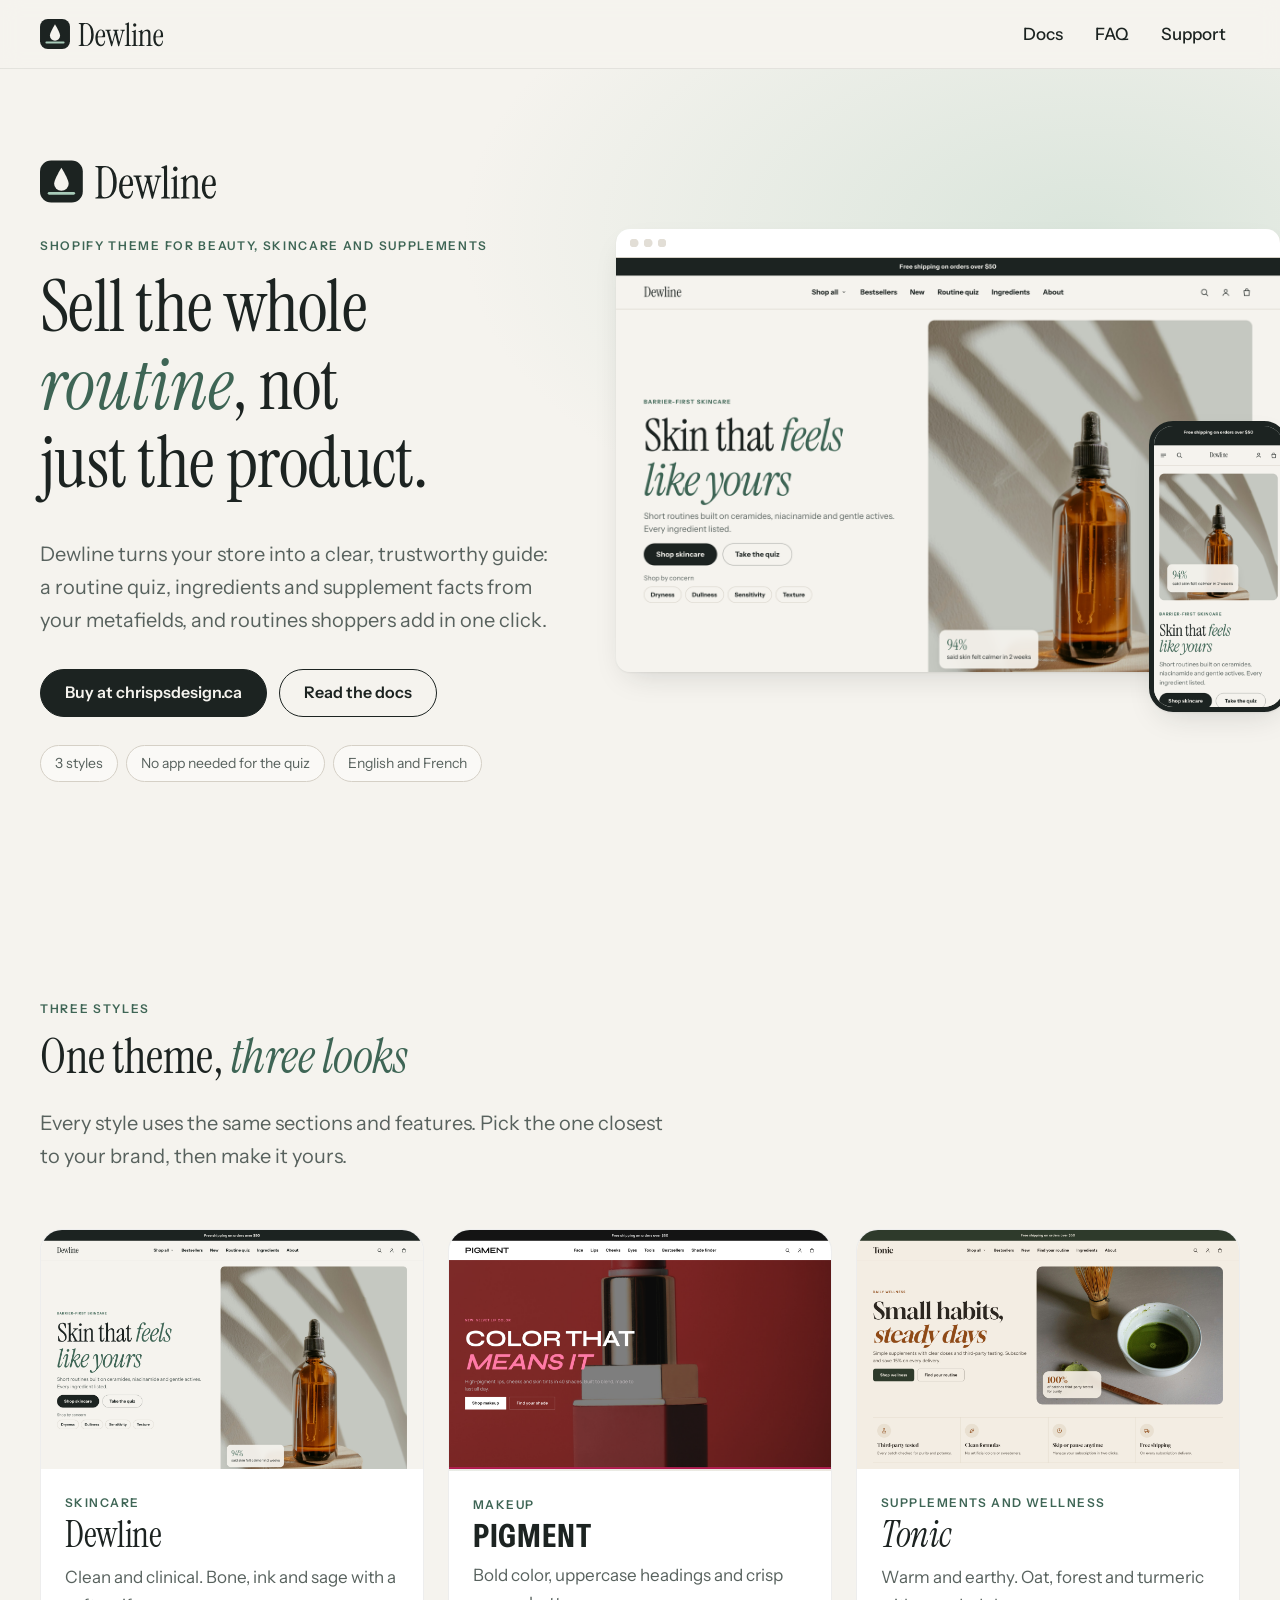
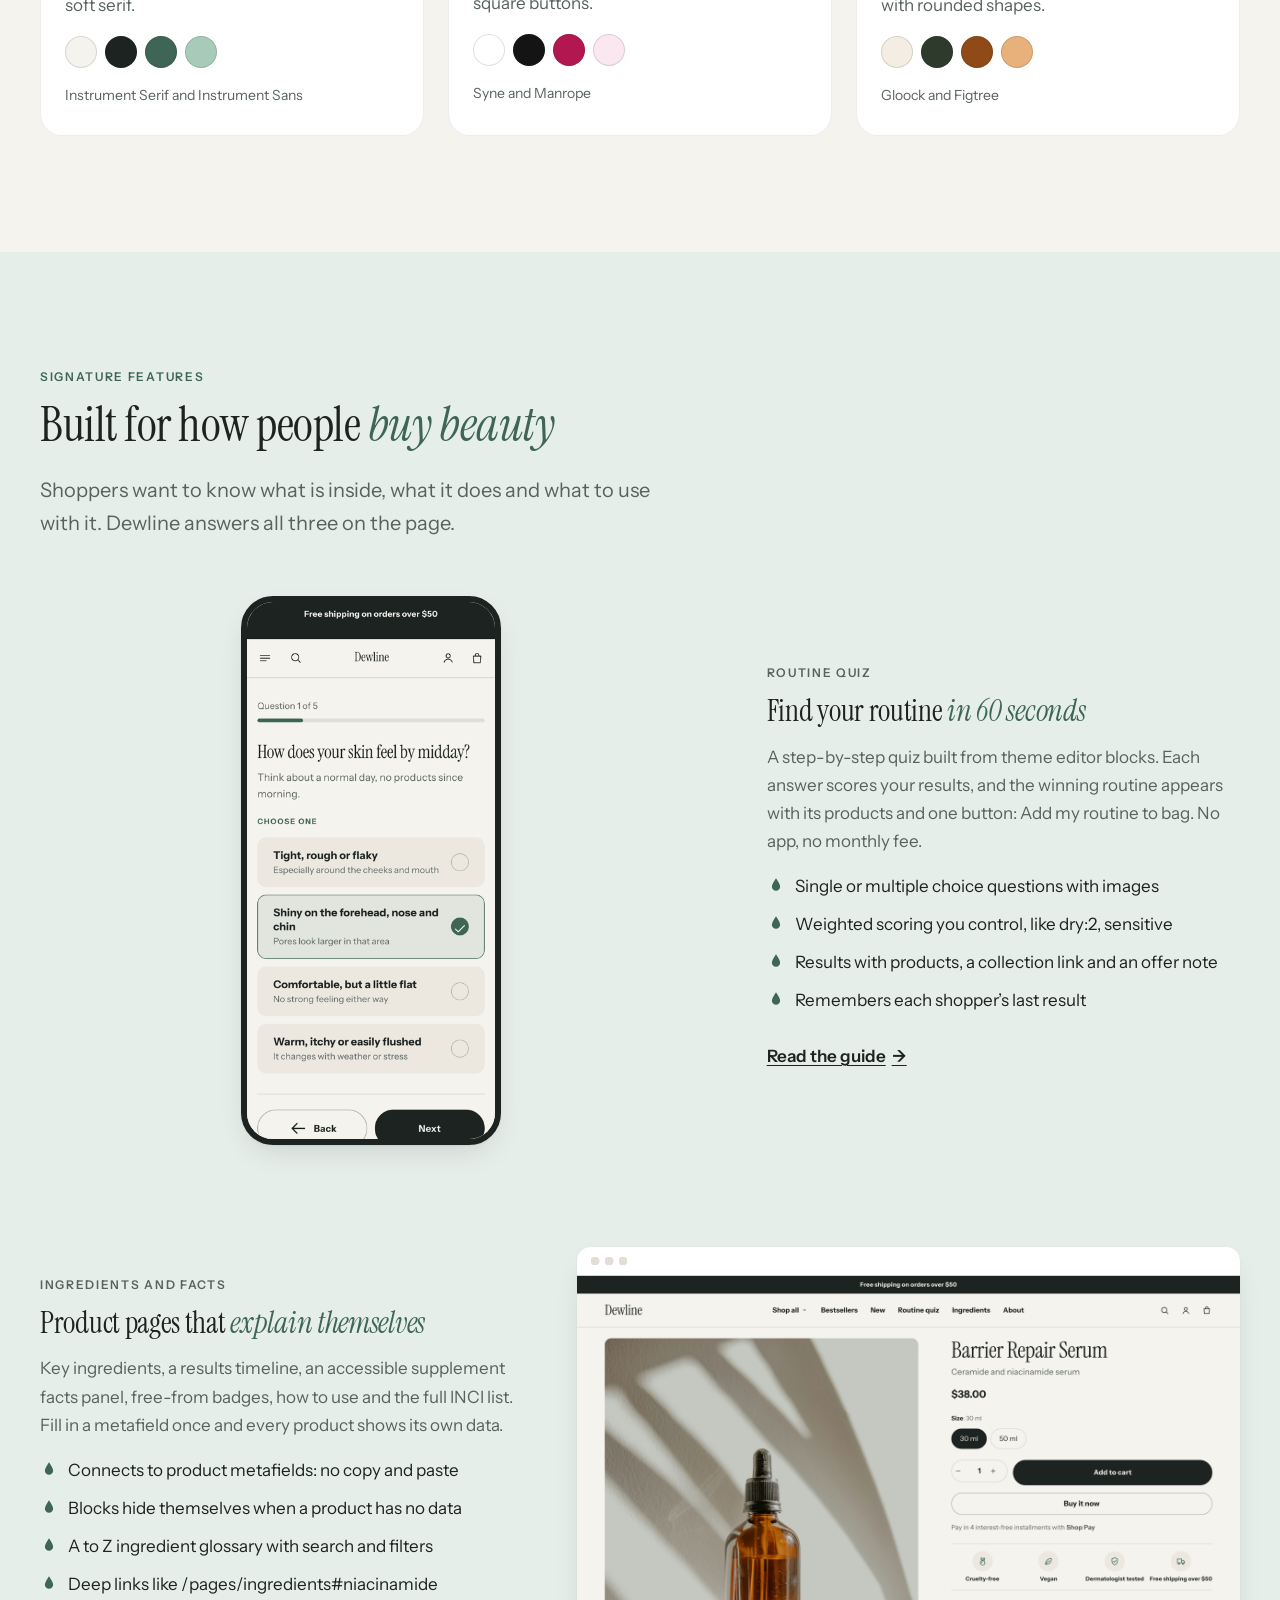
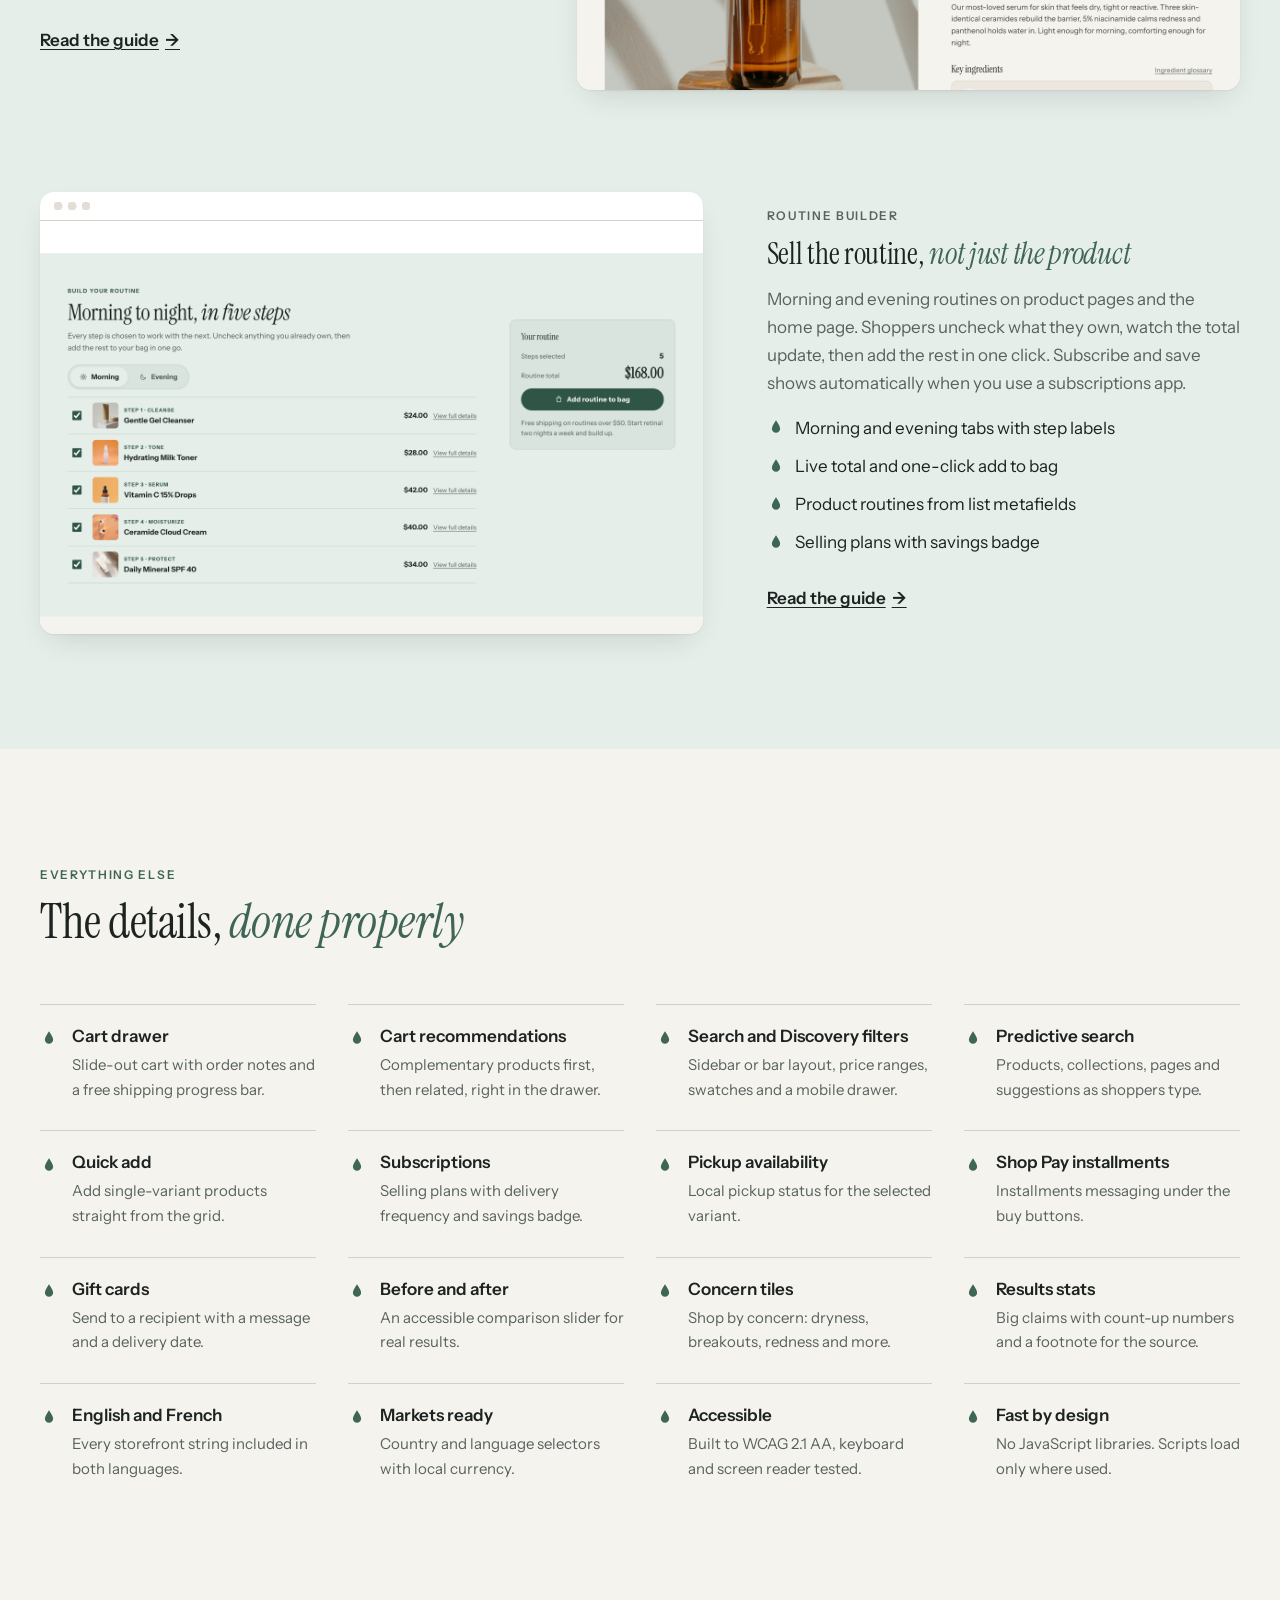
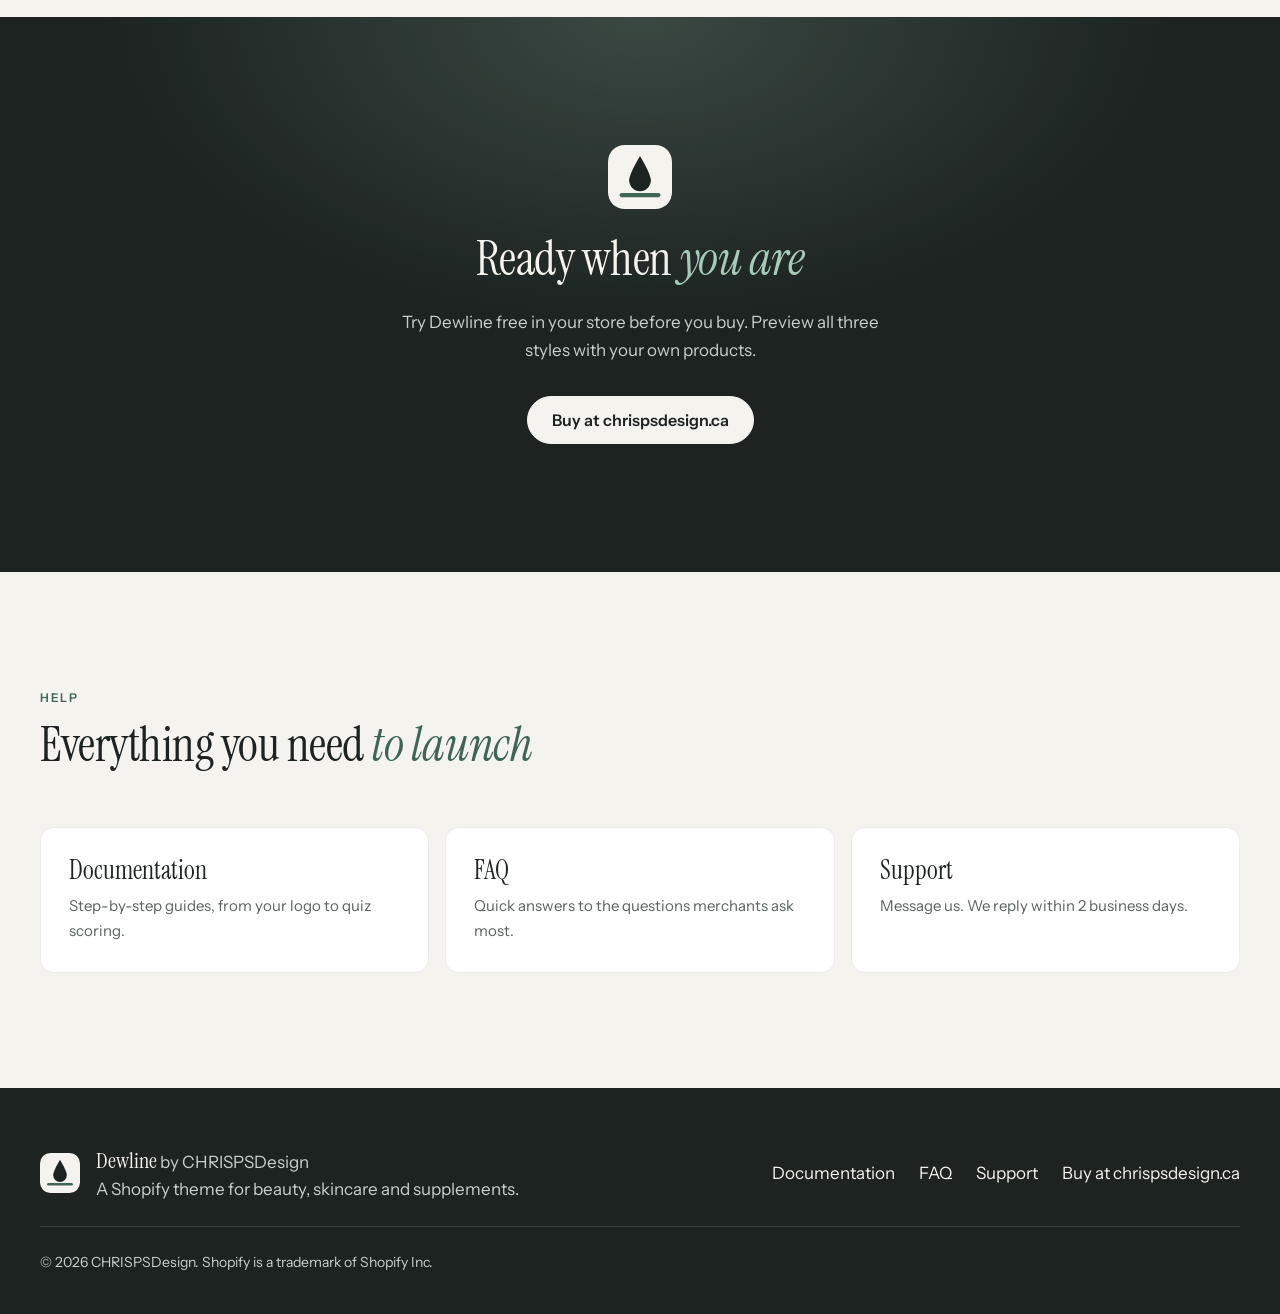
==== commit 7f91a328: "Sold at chrispsdesign.ca: buy links, install by zip upload Co-Authored-By: Claude Opus 5.5 <noreply@" ====
--- a/index.html
+++ b/index.html
@@ -27,8 +27,7 @@
       <h1>Sell the whole <em>routine</em>, not just the product.</h1>
       <p class="lede">Dewline turns your store into a clear, trustworthy guide: a routine quiz, ingredients and supplement facts from your metafields, and routines shoppers add in one click.</p>
       <div class="actions">
-        <!-- TODO: link to the Dewline listing once it is live on the Shopify Theme Store. -->
-        <a class="btn" href="https://themes.shopify.com/">Available on the Shopify Theme Store</a>
+                <a class="btn" href="https://chrispsdesign.ca/themes/">Buy at chrispsdesign.ca</a>
         <a class="btn btn--ghost" href="docs/index.html">Read the docs</a>
       </div>
       <ul class="hero__facts" aria-label="At a glance">
@@ -133,8 +132,7 @@
     <img src="assets/dewline-mark-light.svg" width="64" height="64" alt="">
     <h2 id="cta-h">Ready when <em>you are</em></h2>
     <p>Try Dewline free in your store before you buy. Preview all three styles with your own products.</p>
-    <!-- TODO: link to the Dewline listing once it is live on the Shopify Theme Store. -->
-    <a class="btn btn--light" href="https://themes.shopify.com/">Available on the Shopify Theme Store</a>
+        <a class="btn btn--light" href="https://chrispsdesign.ca/themes/">Buy at chrispsdesign.ca</a>
   </div>
 </section>
 
@@ -162,7 +160,7 @@
       <li><a href="docs/index.html">Documentation</a></li>
       <li><a href="faq.html">FAQ</a></li>
       <li><a href="support.html">Support</a></li>
-      <li><a href="https://themes.shopify.com/">Shopify Theme Store</a></li>
+      <li><a href="https://chrispsdesign.ca/themes/">Buy at chrispsdesign.ca</a></li>
     </ul></nav>
     <p class="site-footer__legal">© 2026 CHRISPSDesign. Shopify is a trademark of Shopify Inc.</p>
   </div>
